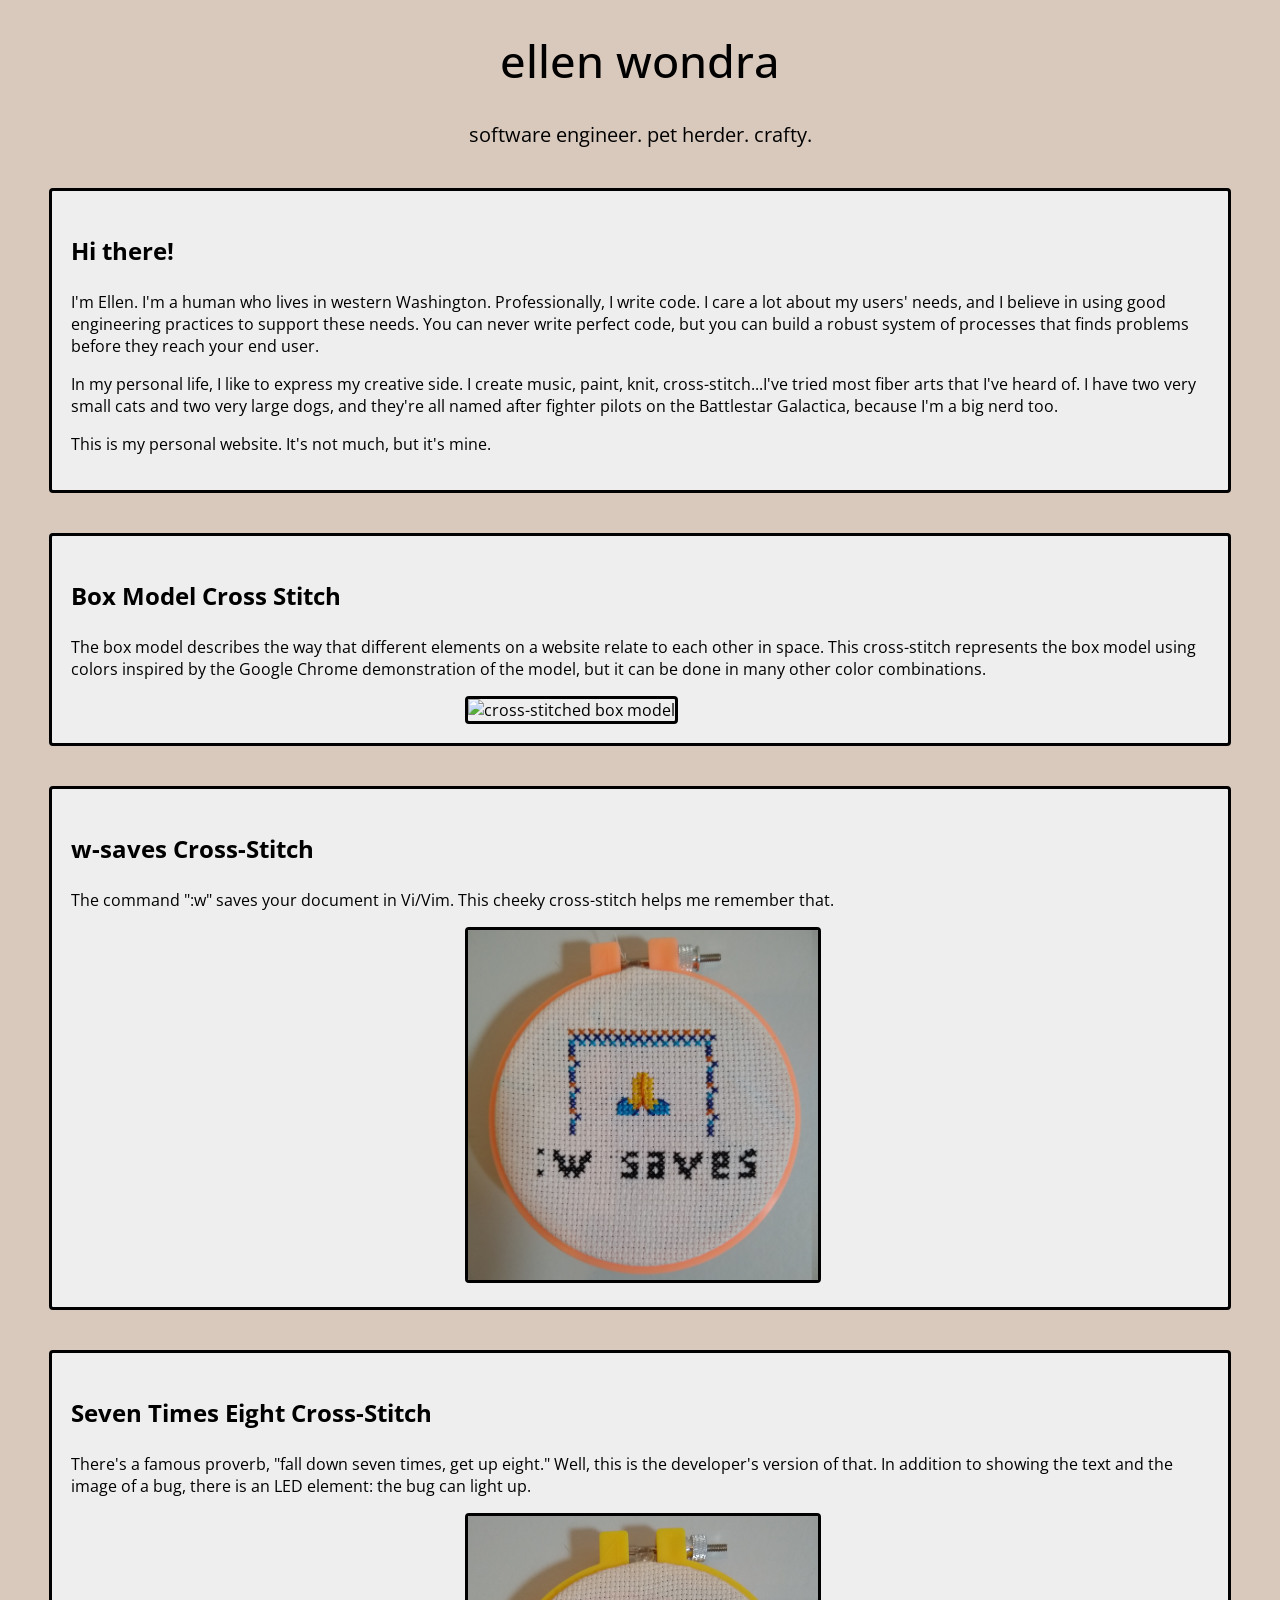
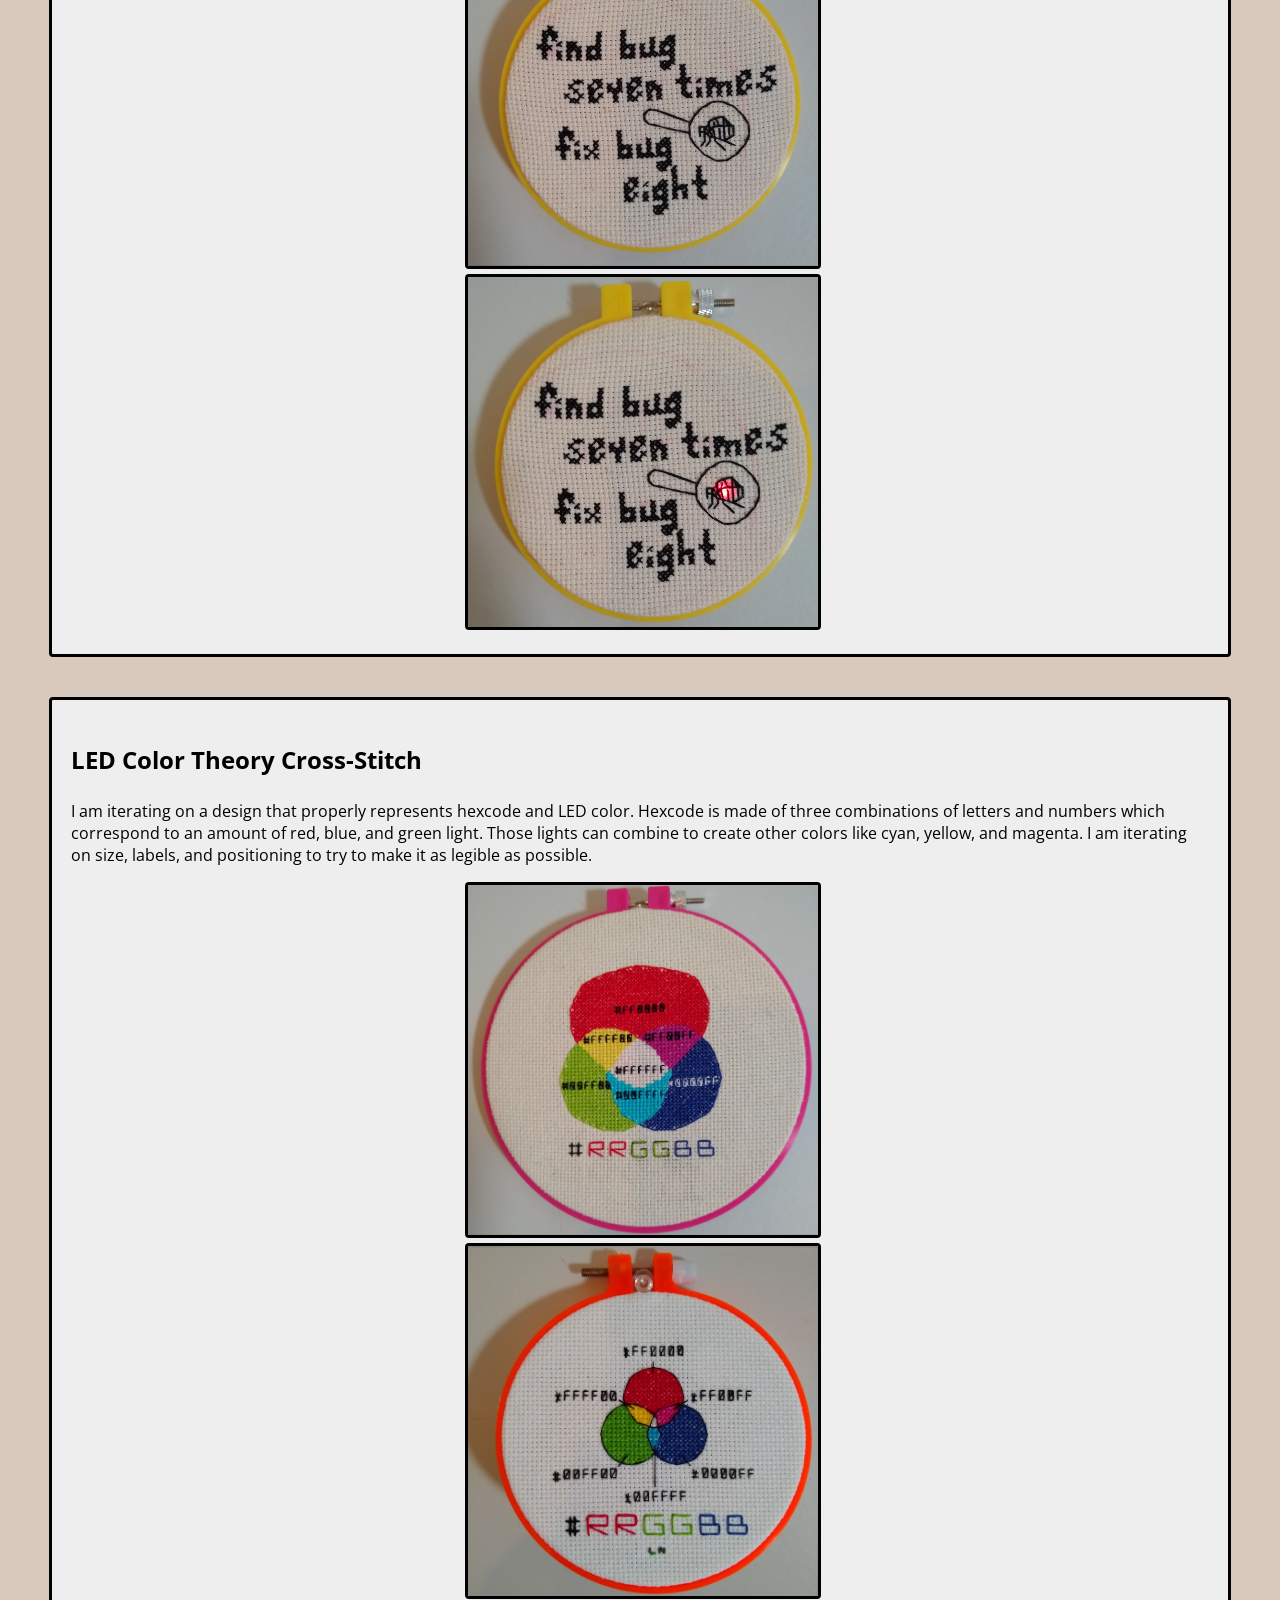
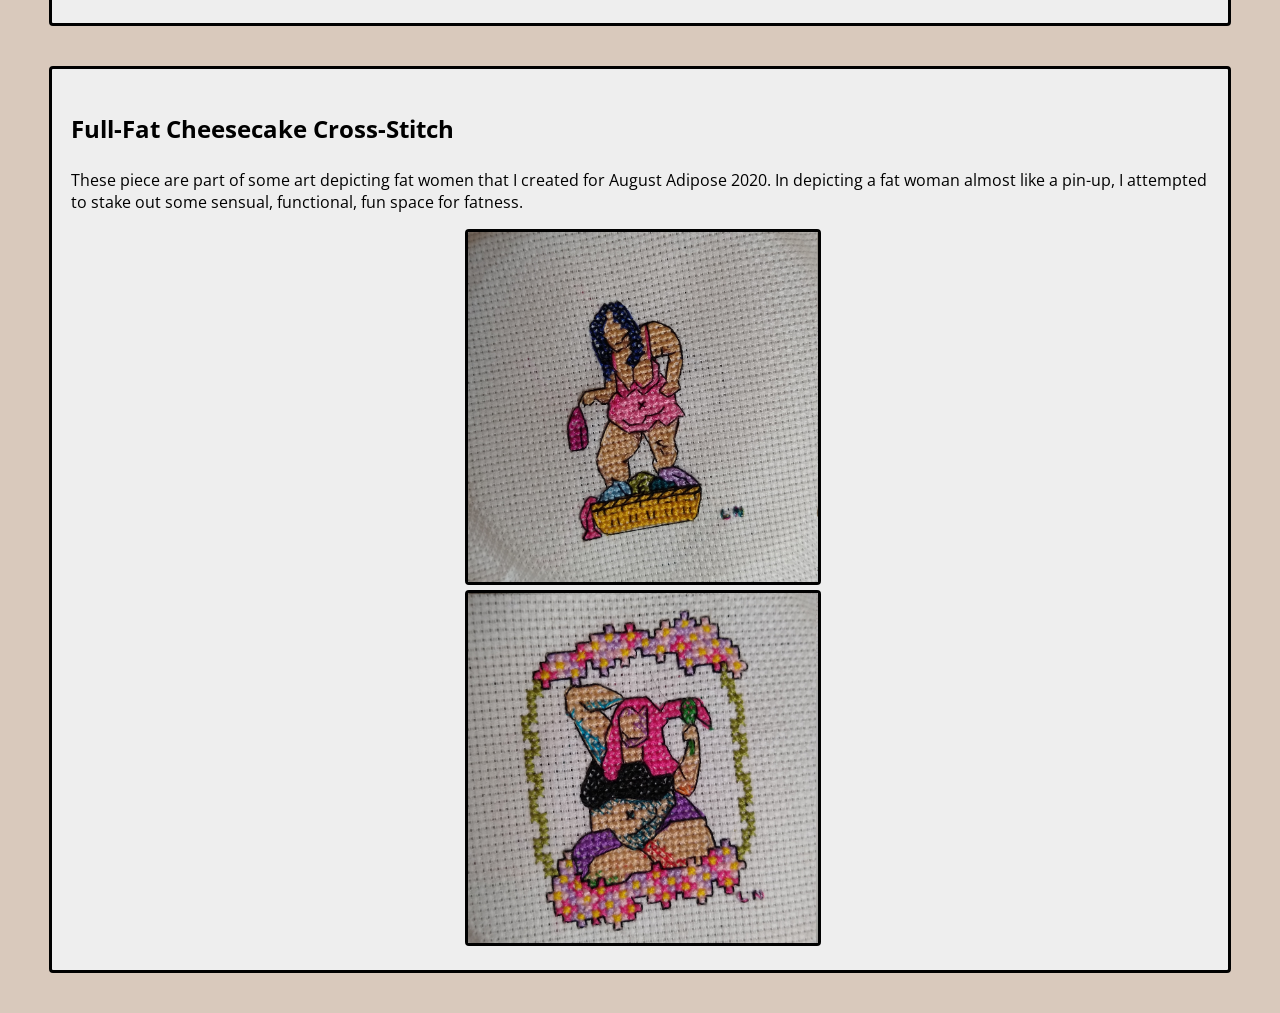
==== home.html @ d8ce5428 "heroku attempt no 2" ====
<!DOCTYPE html>
<html>
  <head>
    <title>Ellen Wondra</title>
    <meta name="HandheldFriendly" content="true" />
    <meta name="MobileOptimized" content="320" />
    <meta name="viewport" content="initial-scale=1.0, maximum-scale=1.0, width=device-width, user-scalable=no" />
    <link rel="preconnect" href="https://fonts.gstatic.com">
    <link href="https://fonts.googleapis.com/css2?family=Open+Sans:wght@400;700&display=swap" rel="stylesheet">
    <link rel="stylesheet" href="index.css">
    <link rel="icon" type="image/png" href="public/favicon.ico"/>
  </head>

  <body>
    <h1>ellen wondra</h1>
    <h2 id="subtitle">software engineer. pet herder. crafty.</h2>

    <div class="intro blurb">
      <h5>Hi there!</h5>
      <p>I'm Ellen. I'm a human who lives in western Washington. Professionally, I write code. I care a lot about my users' needs, and I believe in using good engineering practices to support these needs. You can never write perfect code, but you can build a robust system of processes that finds problems before they reach your end user.</p>

      <p>In my personal life, I like to express my creative side. I create music, paint, knit, cross-stitch...I've tried most fiber arts that I've heard of. I have two very small cats and two very large dogs, and they're all named after fighter pilots on the Battlestar Galactica, because I'm a big nerd too.</p>

      <p>This is my personal website. It's not much, but it's mine.</p>
    </div>

    <div class="blurb">
      <h5>Box Model Cross Stitch</h5>
      <p>The box model describes the way that different elements on a website relate to each other in space. This cross-stitch represents the box model using colors inspired by the Google Chrome demonstration of the model, but it can be done in many other color combinations.</p>
      <div class="img-wrapper">
        <img class="display-img" alt="cross-stitched box model" src="public/box_model_stitch.png"/>
      </div>
    </div>

    <div class="blurb">
      <h5>w-saves Cross-Stitch</h5>
      <p>The command ":w" saves your document in Vi/Vim. This cheeky cross-stitch helps me remember that.</p>
      <div class="img-wrapper">
        <img class="display-img" alt="cross-stitch of praying hands emoji with the phrase 'w saves'" src="public/w_saves_stitch.jpg"/>
      </div>
    </div>

    <div class="blurb">
      <h5>Seven Times Eight Cross-Stitch</h5>
      <p>There's a famous proverb, "fall down seven times, get up eight." Well, this is the developer's version of that. In addition to showing the text and the image of a bug, there is an LED element: the bug can light up.</p>
      <div class="img-wrapper">
        <img class="display-img" alt="cross-stitch of a flea in a magnifying glass that says 'find bug seven times, fix bug eight'" src="public/dead_bug_stitch.jpg"/>
      </div>
      <div class="img-wrapper">
        <img class="display-img" alt="cross-stitch of a flea in a magnifying glass lit up with a red LED. it says 'find bug seven times, fix but eight'" src="public/lit_bug_stitch.jpg"/>
      </div>
    </div>

    <div class="blurb">
      <h5>LED Color Theory Cross-Stitch</h5>
      <p>I am iterating on a design that properly represents hexcode and LED color. Hexcode is made of three combinations of letters and numbers which correspond to an amount of red, blue, and green light. Those lights can combine to create other colors like cyan, yellow, and magenta. I am iterating on size, labels, and positioning to try to make it as legible as possible.</p>
      <div class="img-wrapper">
        <img class="display-img" alt="cross-stitch of a diagram of additive colors. The colors are labeled with hexacode values." src="public/first_led_stitch.jpg"/>
      </div>
      <div class="img-wrapper">
        <img class="display-img" alt="cross-stitch of a diagram of additive colors. the colors are labeled with hexacode values." src="public/second_led_stitch.jpg"/>
      </div>
    </div>

    <div class="blurb">
      <h5>Full-Fat Cheesecake Cross-Stitch</h5>
      <p>These piece are part of some art depicting fat women that I created for August Adipose 2020. In depicting a fat woman almost like a pin-up, I attempted to stake out some sensual, functional, fun space for fatness.</p>
      <div class="img-wrapper">
        <img class="display-img" alt="cross-stitch of a fat woman with blue hair in lingerie. She is bent over pulling laundry out of a hamper." src="public/laundry_stitch.jpg"/>
      </div>
      <div class="img-wrapper">
        <img class="display-img" alt="cross-stitch of a fat woman with pink hair in a bra and shorts brushing her hair and framed by flowers" src="public/hairbrush_stitch.jpg"/>
      </div>
    </div>
  </body>
</html>
---- index.css ----
body {
  background-color: #D9C9BC;
  text-align: center;
  font-family: 'Open Sans', sans-serif;
}

h1 {
  font-weight: 500;
  font-size: 45px;
}

h2 {
  font-weight: normal;
  font-size: 20px;
  margin-bottom: 40px;
}

h5 {
  font-weight: bold;
  font-size: 24px;
  margin: 24px 0px;
}

.blurb {
  width: 90%;
  margin: auto;
  text-align: left;
  background-color: #eee;
  border: 3px solid black;
  border-radius: 4px;
  padding: 19px;
  margin-bottom: 40px;
}

.img-wrapper {
  width: 350px;
  margin: auto;
}

.display-img {
  width: 350px;
  height: 350px;
  border: 3px solid black;
  border-radius: 4px;
}
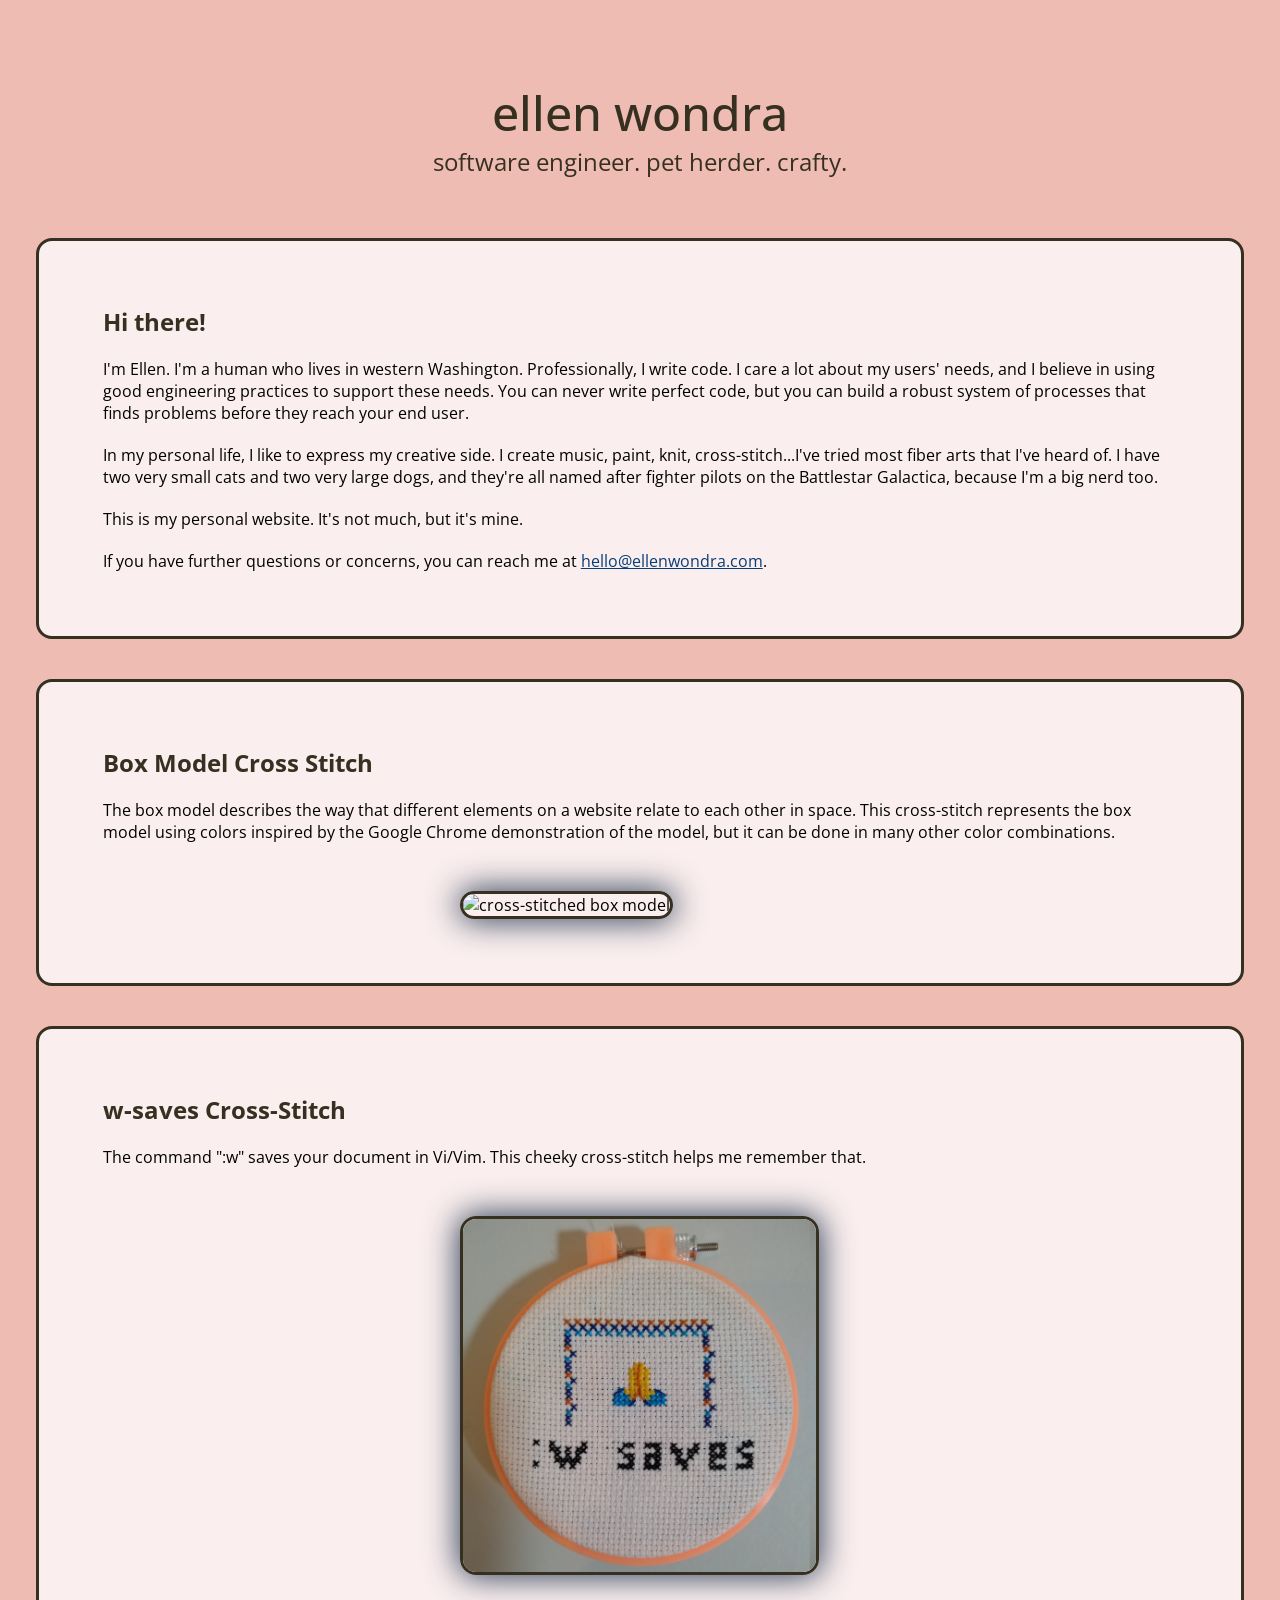
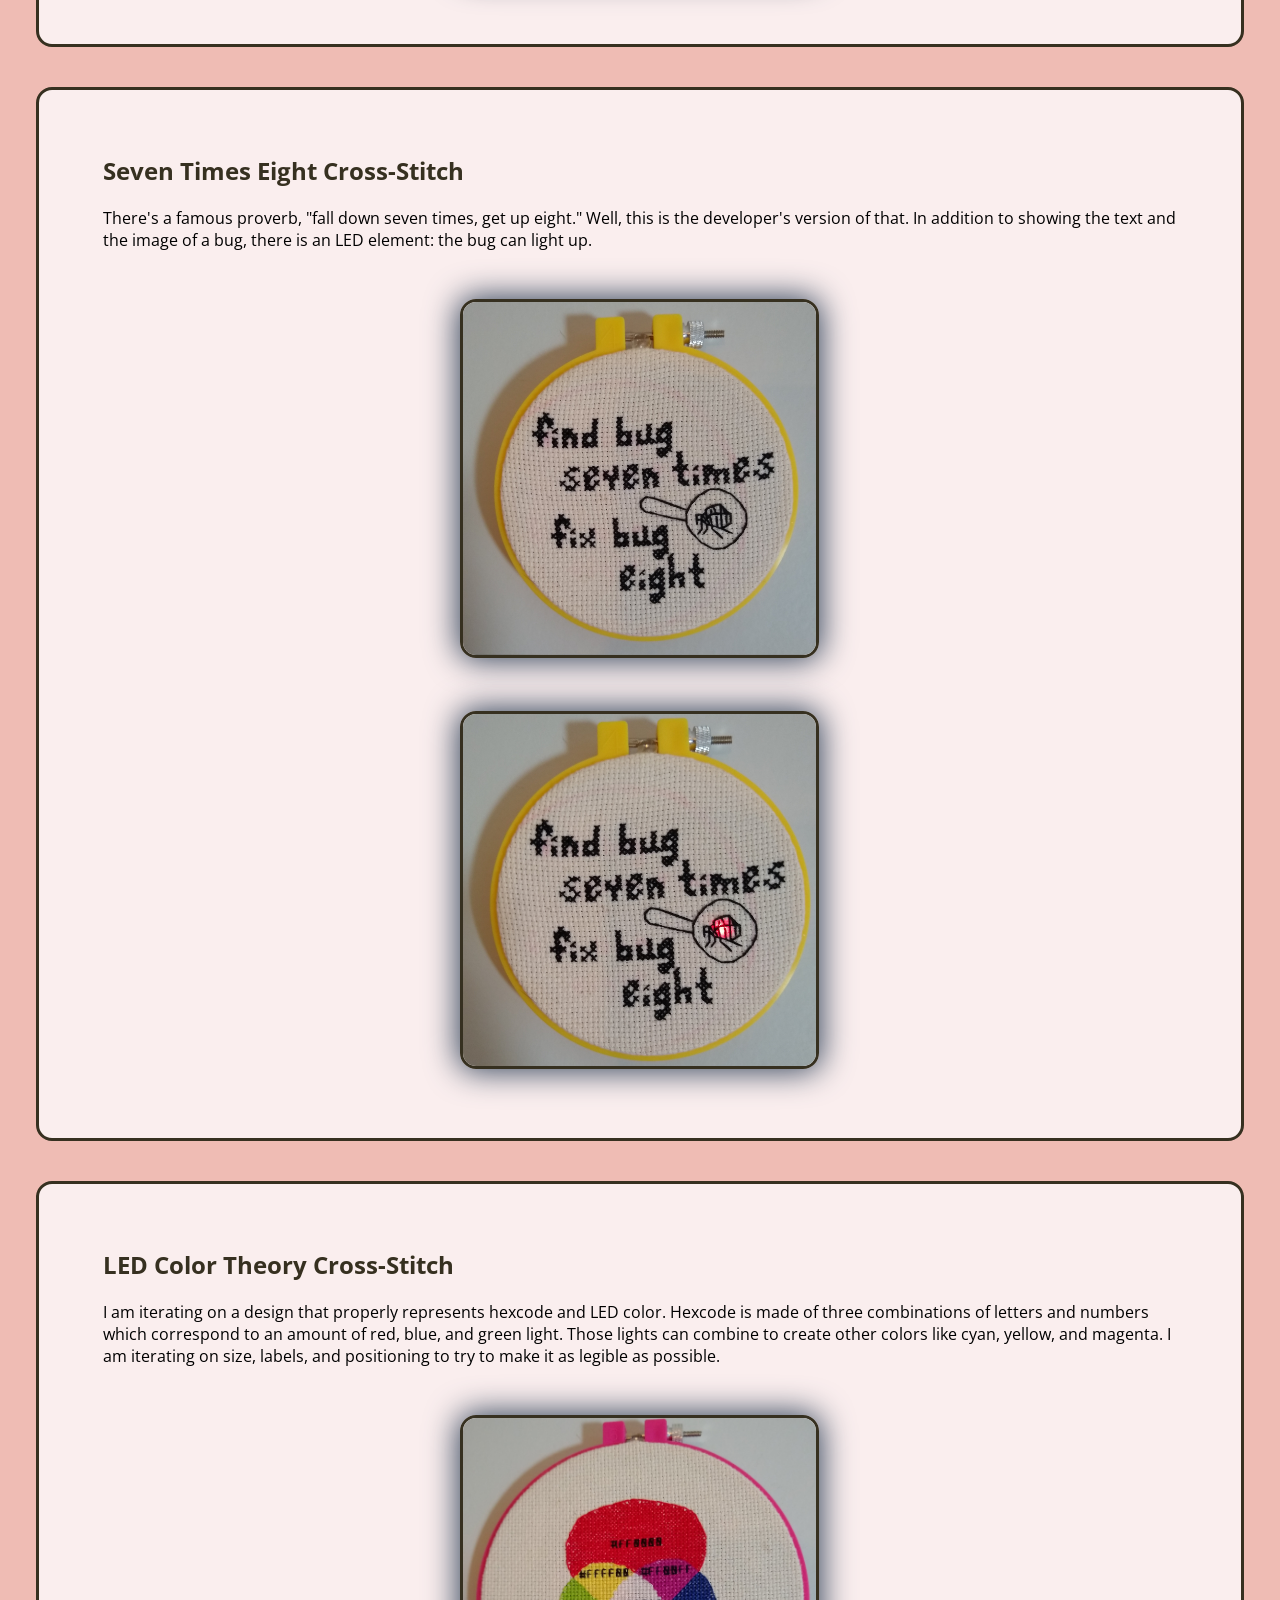
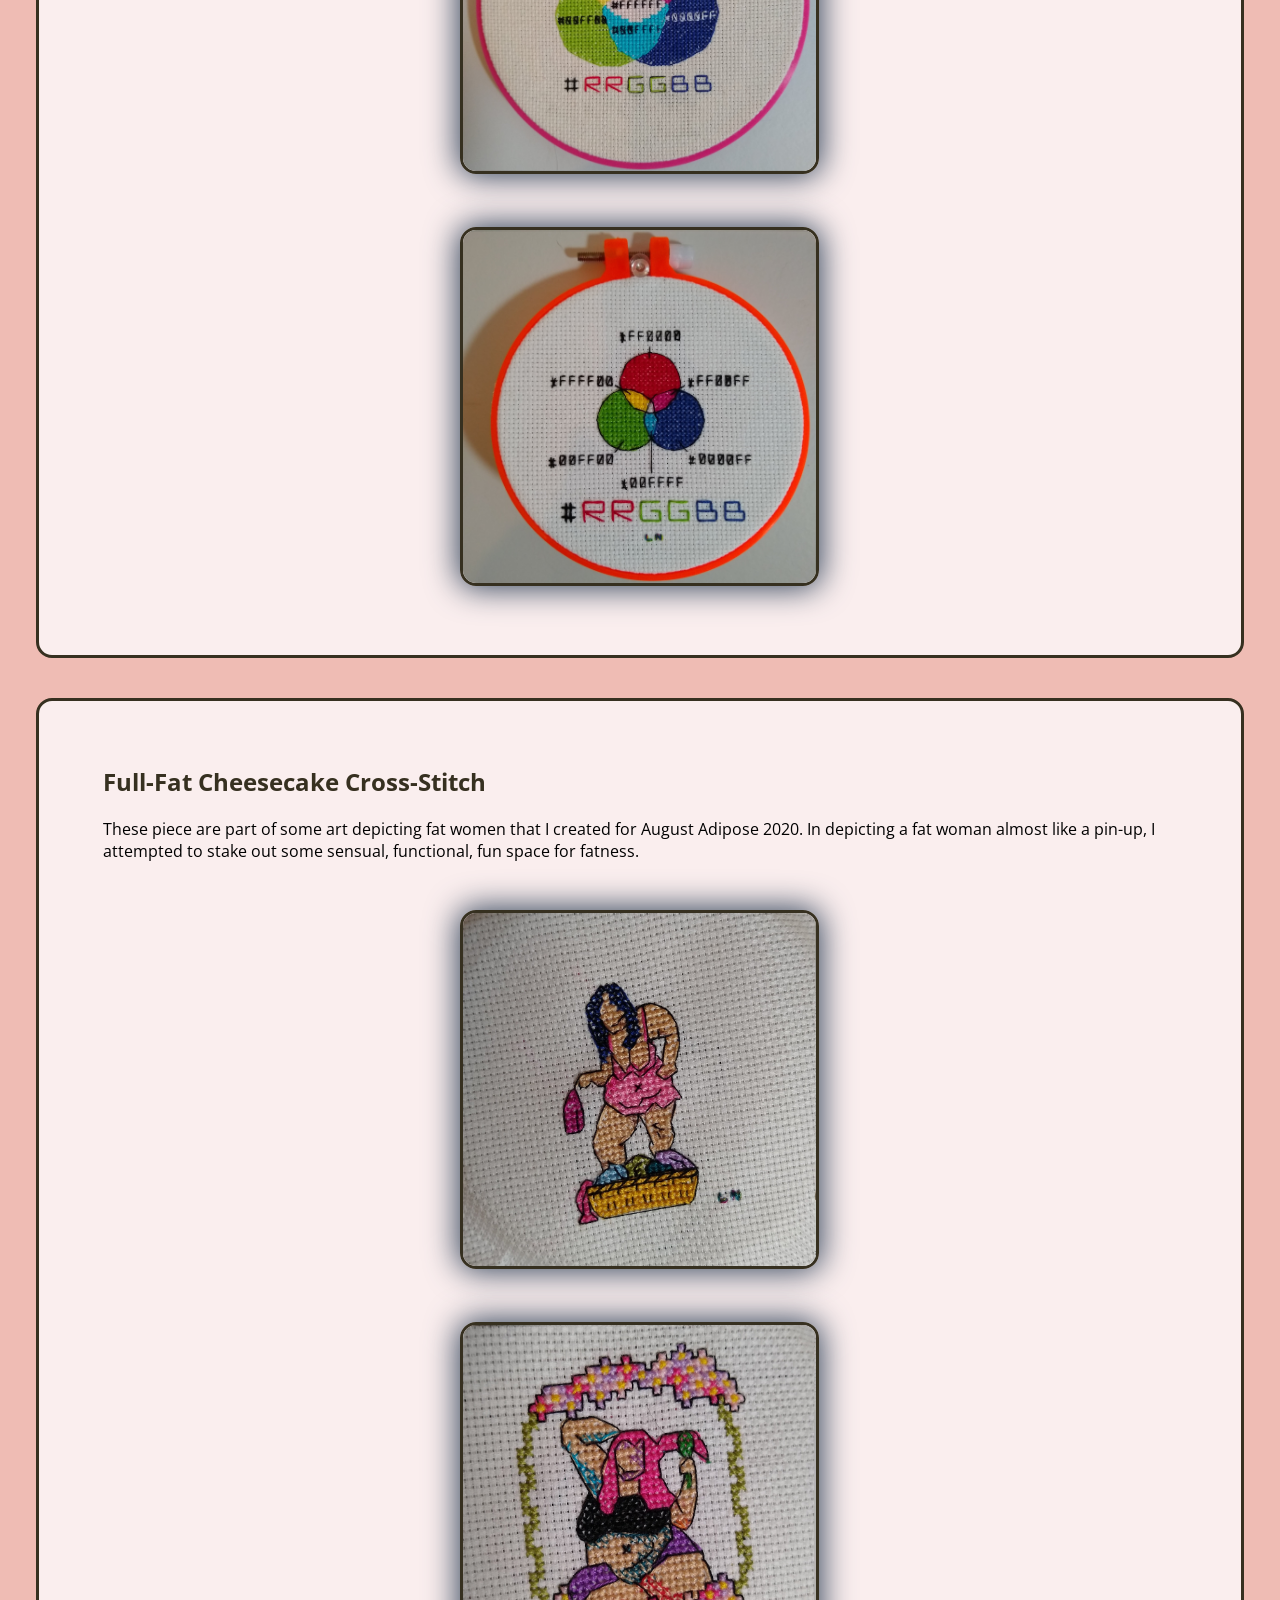
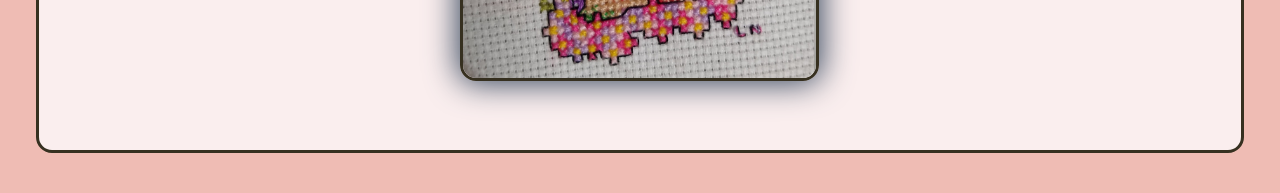
==== commit be41a662: "v2" ====
--- a/home.html
+++ b/home.html
@@ -11,36 +11,40 @@
     <link rel="icon" type="image/png" href="public/favicon.ico"/>
   </head>
 
-  <body>
-    <h1>ellen wondra</h1>
-    <h2 id="subtitle">software engineer. pet herder. crafty.</h2>
+  <main>
+    <header>
+      <h1>ellen wondra</h1>
+      <h2 id="subtitle">software engineer. pet herder. crafty.</h2>
+    </header>
 
-    <div class="intro blurb">
+    <section class="intro blurb">
       <h5>Hi there!</h5>
       <p>I'm Ellen. I'm a human who lives in western Washington. Professionally, I write code. I care a lot about my users' needs, and I believe in using good engineering practices to support these needs. You can never write perfect code, but you can build a robust system of processes that finds problems before they reach your end user.</p>
 
       <p>In my personal life, I like to express my creative side. I create music, paint, knit, cross-stitch...I've tried most fiber arts that I've heard of. I have two very small cats and two very large dogs, and they're all named after fighter pilots on the Battlestar Galactica, because I'm a big nerd too.</p>
 
       <p>This is my personal website. It's not much, but it's mine.</p>
-    </div>
 
-    <div class="blurb">
+      <p>If you have further questions or concerns, you can reach me at <a href="mailto:hello@ellenwondra.com">hello@ellenwondra.com</a>.</p>
+    </section>
+
+    <section class="blurb">
       <h5>Box Model Cross Stitch</h5>
       <p>The box model describes the way that different elements on a website relate to each other in space. This cross-stitch represents the box model using colors inspired by the Google Chrome demonstration of the model, but it can be done in many other color combinations.</p>
       <div class="img-wrapper">
         <img class="display-img" alt="cross-stitched box model" src="public/box_model_stitch.png"/>
       </div>
-    </div>
+    </section>
 
-    <div class="blurb">
+    <section class="blurb">
       <h5>w-saves Cross-Stitch</h5>
       <p>The command ":w" saves your document in Vi/Vim. This cheeky cross-stitch helps me remember that.</p>
       <div class="img-wrapper">
         <img class="display-img" alt="cross-stitch of praying hands emoji with the phrase 'w saves'" src="public/w_saves_stitch.jpg"/>
       </div>
-    </div>
+    </section>
 
-    <div class="blurb">
+    <section class="blurb">
       <h5>Seven Times Eight Cross-Stitch</h5>
       <p>There's a famous proverb, "fall down seven times, get up eight." Well, this is the developer's version of that. In addition to showing the text and the image of a bug, there is an LED element: the bug can light up.</p>
       <div class="img-wrapper">
@@ -49,9 +53,9 @@
       <div class="img-wrapper">
         <img class="display-img" alt="cross-stitch of a flea in a magnifying glass lit up with a red LED. it says 'find bug seven times, fix but eight'" src="public/lit_bug_stitch.jpg"/>
       </div>
-    </div>
+    </section>
 
-    <div class="blurb">
+    <section class="blurb">
       <h5>LED Color Theory Cross-Stitch</h5>
       <p>I am iterating on a design that properly represents hexcode and LED color. Hexcode is made of three combinations of letters and numbers which correspond to an amount of red, blue, and green light. Those lights can combine to create other colors like cyan, yellow, and magenta. I am iterating on size, labels, and positioning to try to make it as legible as possible.</p>
       <div class="img-wrapper">
@@ -60,9 +64,9 @@
       <div class="img-wrapper">
         <img class="display-img" alt="cross-stitch of a diagram of additive colors. the colors are labeled with hexacode values." src="public/second_led_stitch.jpg"/>
       </div>
-    </div>
+    </section>
 
-    <div class="blurb">
+    <section class="blurb">
       <h5>Full-Fat Cheesecake Cross-Stitch</h5>
       <p>These piece are part of some art depicting fat women that I created for August Adipose 2020. In depicting a fat woman almost like a pin-up, I attempted to stake out some sensual, functional, fun space for fatness.</p>
       <div class="img-wrapper">
@@ -71,6 +75,6 @@
       <div class="img-wrapper">
         <img class="display-img" alt="cross-stitch of a fat woman with pink hair in a bra and shorts brushing her hair and framed by flowers" src="public/hairbrush_stitch.jpg"/>
       </div>
-    </div>
-  </body>
+    </section>
+  </main>
 </html>
--- a/index.css
+++ b/index.css
@@ -1,45 +1,71 @@
 body {
-  background-color: #D9C9BC;
+  background-color: #efbcb4;
   text-align: center;
   font-family: 'Open Sans', sans-serif;
 }
 
+header {
+  margin-top: 80px;
+  margin-bottom: 60px;
+}
+
 h1 {
   font-weight: 500;
-  font-size: 45px;
+  font-size: 3em;
+  color: #363020;
+  margin-bottom: 0px;
+  margin-top: 0px;
 }
 
 h2 {
   font-weight: normal;
-  font-size: 20px;
-  margin-bottom: 40px;
+  font-size: 1.5em;
+  margin-bottom: 0px;
+  margin-top: 0px;
+  color: #363020;
 }
 
 h5 {
   font-weight: bold;
   font-size: 24px;
-  margin: 24px 0px;
+  margin: 0px;
+  color: #363020;
 }
 
 .blurb {
-  width: 90%;
+  width: 85%;
   margin: auto;
   text-align: left;
-  background-color: #eee;
-  border: 3px solid black;
-  border-radius: 4px;
-  padding: 19px;
+  background-color: #faeeee;
+  border: 3px solid #363020;
+  border-radius: 16px;
+  padding: 64px;
   margin-bottom: 40px;
 }
 
+p {
+  margin-bottom: 0px;
+  margin-top: 20px;
+}
+
+a {
+  color: #083D77;
+}
+
+a:hover {
+  color: #23022E;
+}
+
 .img-wrapper {
-  width: 350px;
+  max-width: 360px;
   margin: auto;
+  margin-top: 48px;
 }
 
 .display-img {
-  width: 350px;
-  height: 350px;
-  border: 3px solid black;
-  border-radius: 4px;
+  max-width: 98%;
+  max-height: 360px;
+  border: 3px solid #363020;
+  border-radius: 16px;
+  box-shadow: 0px 0px 32px 2px #2e4057;
 }
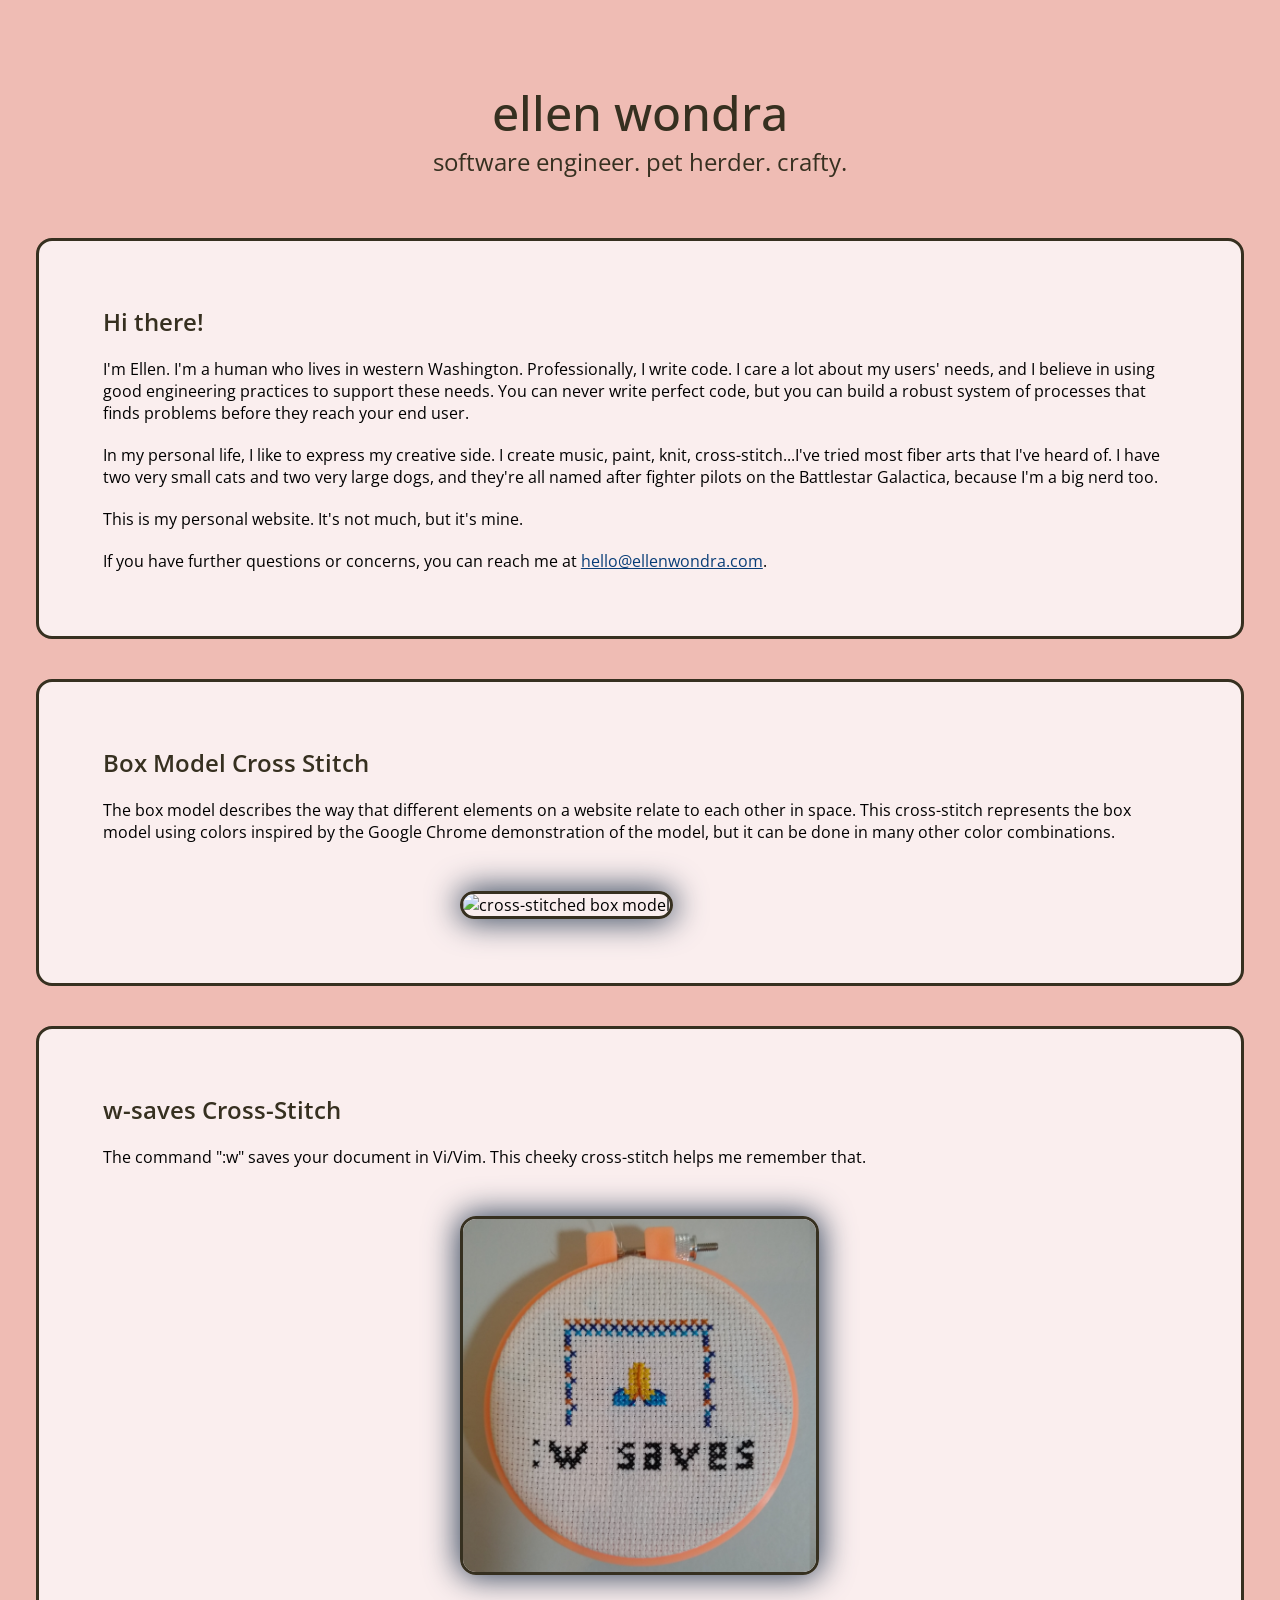
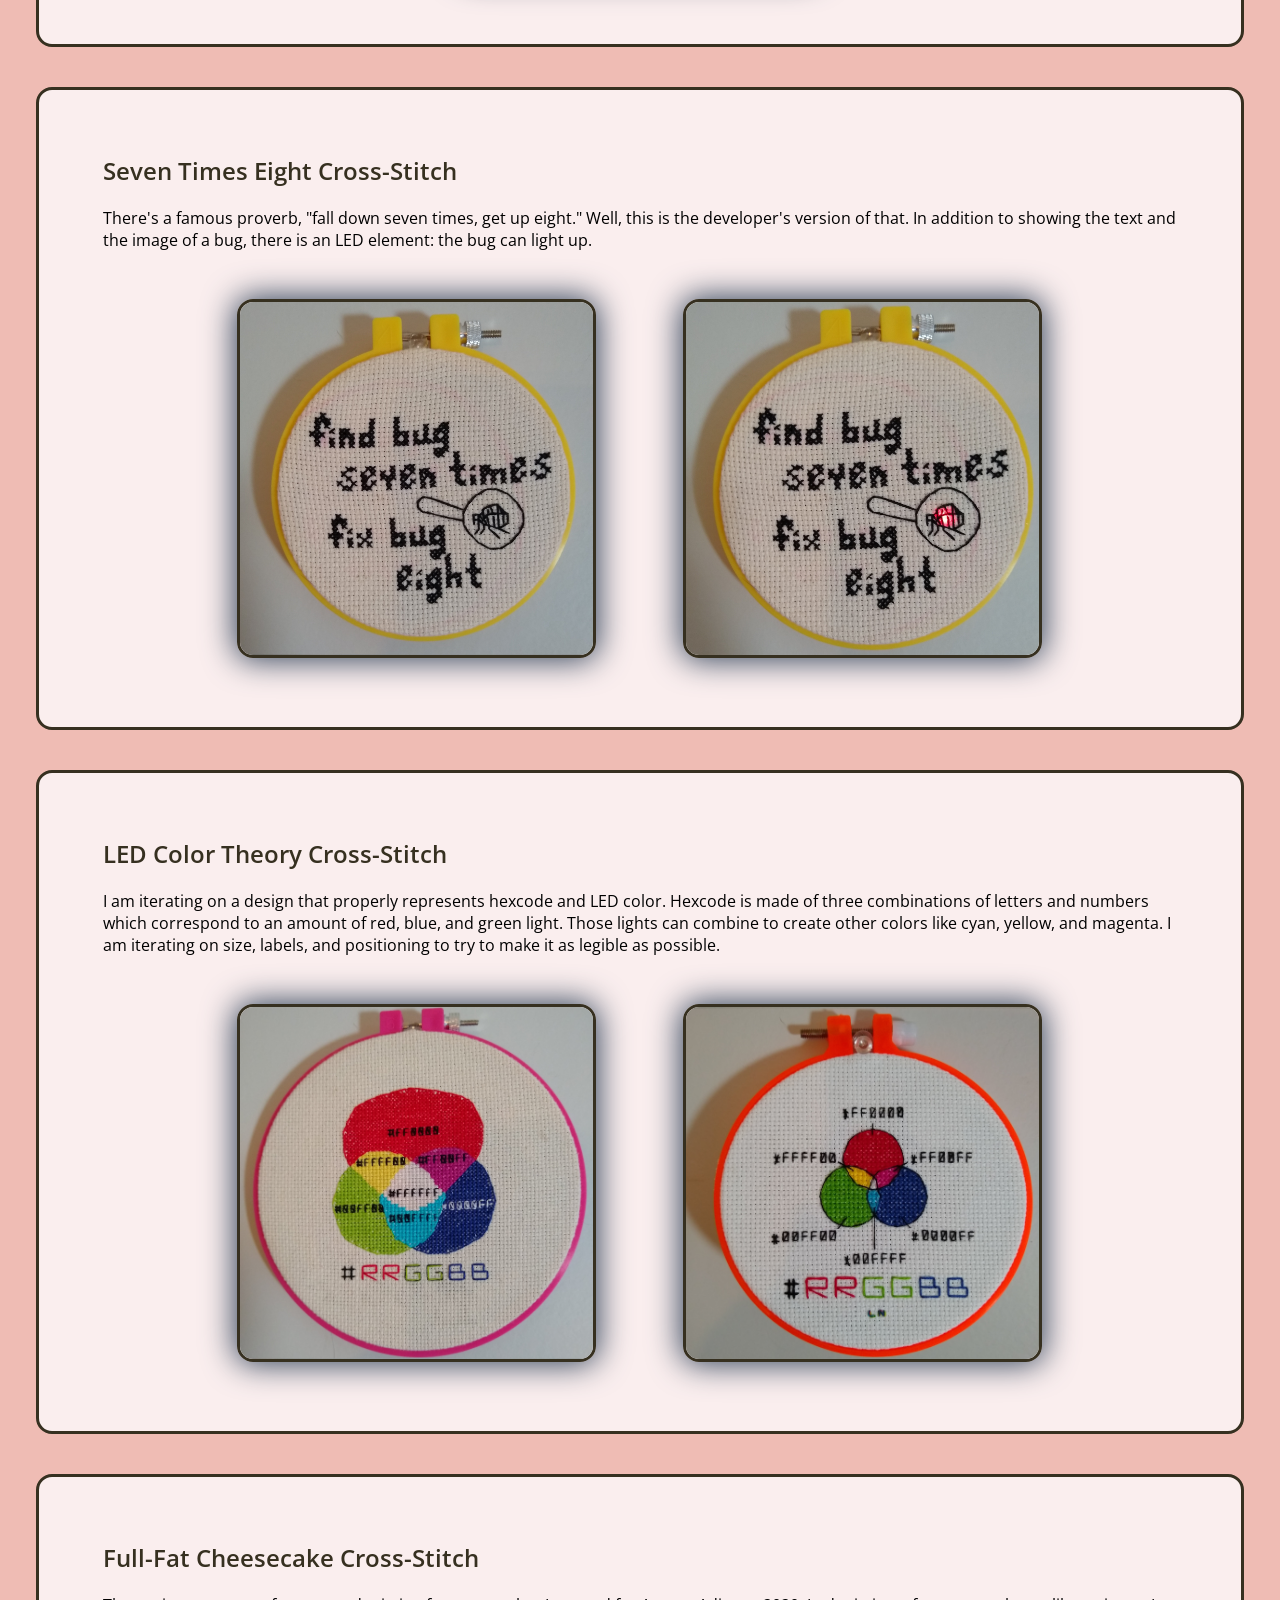
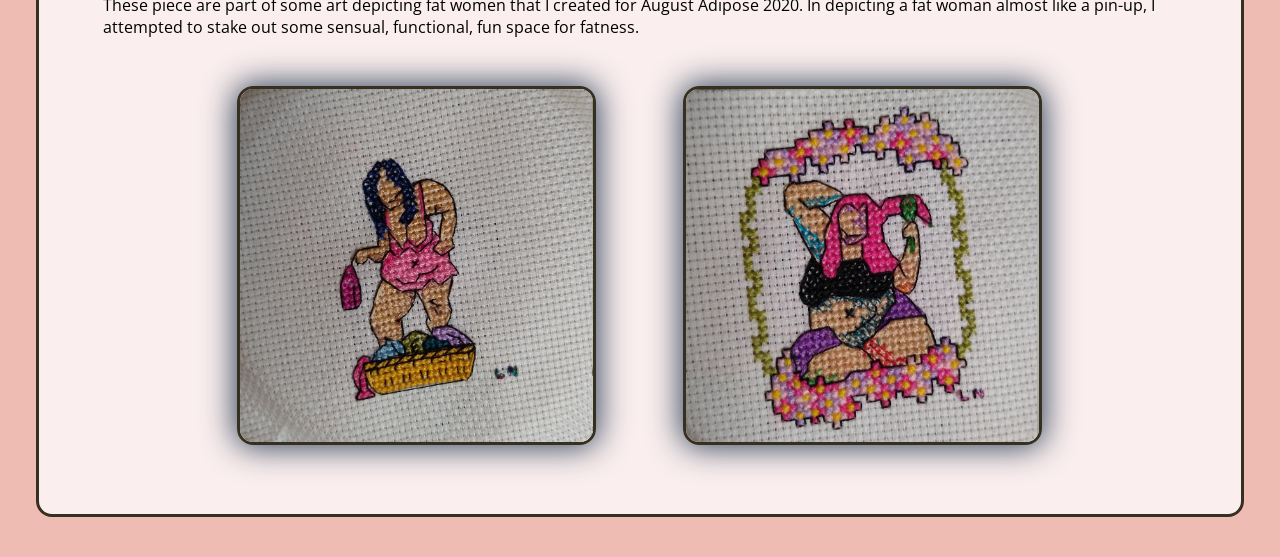
==== commit 882db4bf: "adds responsive behavior" ====
--- a/home.html
+++ b/home.html
@@ -6,7 +6,7 @@
     <meta name="MobileOptimized" content="320" />
     <meta name="viewport" content="initial-scale=1.0, maximum-scale=1.0, width=device-width, user-scalable=no" />
     <link rel="preconnect" href="https://fonts.gstatic.com">
-    <link href="https://fonts.googleapis.com/css2?family=Open+Sans:wght@400;700&display=swap" rel="stylesheet">
+    <link href="https://fonts.googleapis.com/css2?family=Open+Sans:wght@400;500;600;700&display=swap" rel="stylesheet">
     <link rel="stylesheet" href="index.css">
     <link rel="icon" type="image/png" href="public/favicon.ico"/>
   </head>
@@ -47,33 +47,42 @@
     <section class="blurb">
       <h5>Seven Times Eight Cross-Stitch</h5>
       <p>There's a famous proverb, "fall down seven times, get up eight." Well, this is the developer's version of that. In addition to showing the text and the image of a bug, there is an LED element: the bug can light up.</p>
-      <div class="img-wrapper">
-        <img class="display-img" alt="cross-stitch of a flea in a magnifying glass that says 'find bug seven times, fix bug eight'" src="public/dead_bug_stitch.jpg"/>
-      </div>
-      <div class="img-wrapper">
-        <img class="display-img" alt="cross-stitch of a flea in a magnifying glass lit up with a red LED. it says 'find bug seven times, fix but eight'" src="public/lit_bug_stitch.jpg"/>
-      </div>
+
+      <div class="row">
+        <span class="img-wrapper inline">
+          <img class="display-img" alt="cross-stitch of a flea in a magnifying glass that says 'find bug seven times, fix bug eight'" src="public/dead_bug_stitch.jpg"/>
+        </span>
+        <span class="img-wrapper inline right">
+          <img class="display-img" alt="cross-stitch of a flea in a magnifying glass lit up with a red LED. it says 'find bug seven times, fix but eight'" src="public/lit_bug_stitch.jpg"/>
+        </span>
+      </row>
     </section>
 
     <section class="blurb">
       <h5>LED Color Theory Cross-Stitch</h5>
       <p>I am iterating on a design that properly represents hexcode and LED color. Hexcode is made of three combinations of letters and numbers which correspond to an amount of red, blue, and green light. Those lights can combine to create other colors like cyan, yellow, and magenta. I am iterating on size, labels, and positioning to try to make it as legible as possible.</p>
-      <div class="img-wrapper">
-        <img class="display-img" alt="cross-stitch of a diagram of additive colors. The colors are labeled with hexacode values." src="public/first_led_stitch.jpg"/>
-      </div>
-      <div class="img-wrapper">
-        <img class="display-img" alt="cross-stitch of a diagram of additive colors. the colors are labeled with hexacode values." src="public/second_led_stitch.jpg"/>
+
+      <div class="row">
+        <span class="img-wrapper inline">
+          <img class="display-img" alt="cross-stitch of a diagram of additive colors. The colors are labeled with hexacode values." src="public/first_led_stitch.jpg"/>
+        </span>
+        <span class="img-wrapper inline right">
+          <img class="display-img" alt="cross-stitch of a diagram of additive colors. the colors are labeled with hexacode values." src="public/second_led_stitch.jpg"/>
+        </span>
       </div>
     </section>
 
     <section class="blurb">
       <h5>Full-Fat Cheesecake Cross-Stitch</h5>
       <p>These piece are part of some art depicting fat women that I created for August Adipose 2020. In depicting a fat woman almost like a pin-up, I attempted to stake out some sensual, functional, fun space for fatness.</p>
-      <div class="img-wrapper">
-        <img class="display-img" alt="cross-stitch of a fat woman with blue hair in lingerie. She is bent over pulling laundry out of a hamper." src="public/laundry_stitch.jpg"/>
-      </div>
-      <div class="img-wrapper">
-        <img class="display-img" alt="cross-stitch of a fat woman with pink hair in a bra and shorts brushing her hair and framed by flowers" src="public/hairbrush_stitch.jpg"/>
+
+      <div class="row">
+        <span class="img-wrapper inline">
+          <img class="display-img" alt="cross-stitch of a fat woman with blue hair in lingerie. She is bent over pulling laundry out of a hamper." src="public/laundry_stitch.jpg"/>
+        </span>
+        <span class="img-wrapper inline right">
+          <img class="display-img" alt="cross-stitch of a fat woman with pink hair in a bra and shorts brushing her hair and framed by flowers" src="public/hairbrush_stitch.jpg"/>
+        </span>
       </div>
     </section>
   </main>
--- a/index.css
+++ b/index.css
@@ -26,14 +26,14 @@
 }
 
 h5 {
-  font-weight: bold;
+  font-weight: 600;
   font-size: 24px;
   margin: 0px;
   color: #363020;
 }
 
 .blurb {
-  width: 85%;
+  max-width: 85%;
   margin: auto;
   text-align: left;
   background-color: #faeeee;
@@ -68,4 +68,35 @@
   border: 3px solid #363020;
   border-radius: 16px;
   box-shadow: 0px 0px 32px 2px #2e4057;
+}
+
+.row {
+  width: 75%;
+  max-width: 850px;
+  margin: auto;
+}
+
+.inline {
+  display: inline-block;
+}
+
+.right {
+  float: right;
+}
+
+@media only screen and (max-width: 768px) {
+  header {
+    margin-top: 75px;
+    margin-bottom: 56px;
+  }
+
+  h2 {
+    max-width: 68%;
+    margin: auto;
+  }
+
+  .blurb {
+    padding: 32px;
+    max-width: 74%;
+  }
 }
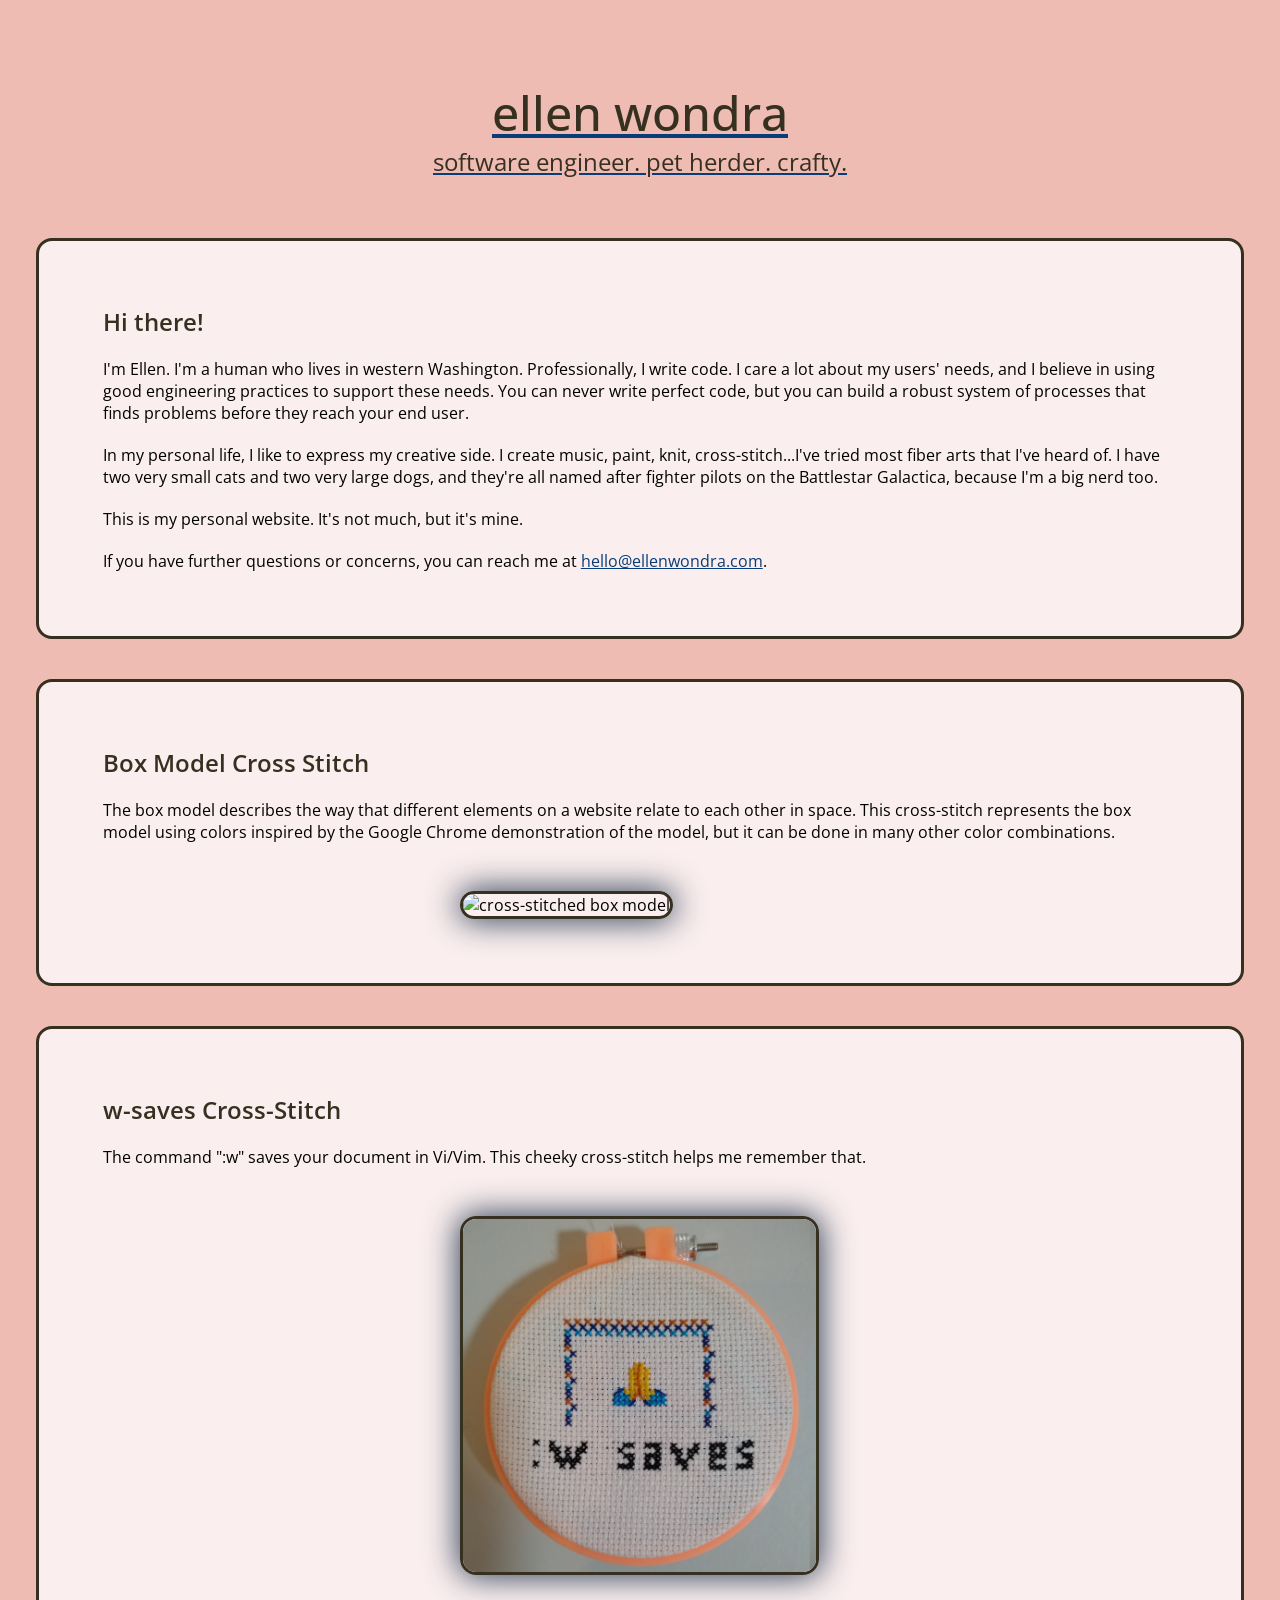
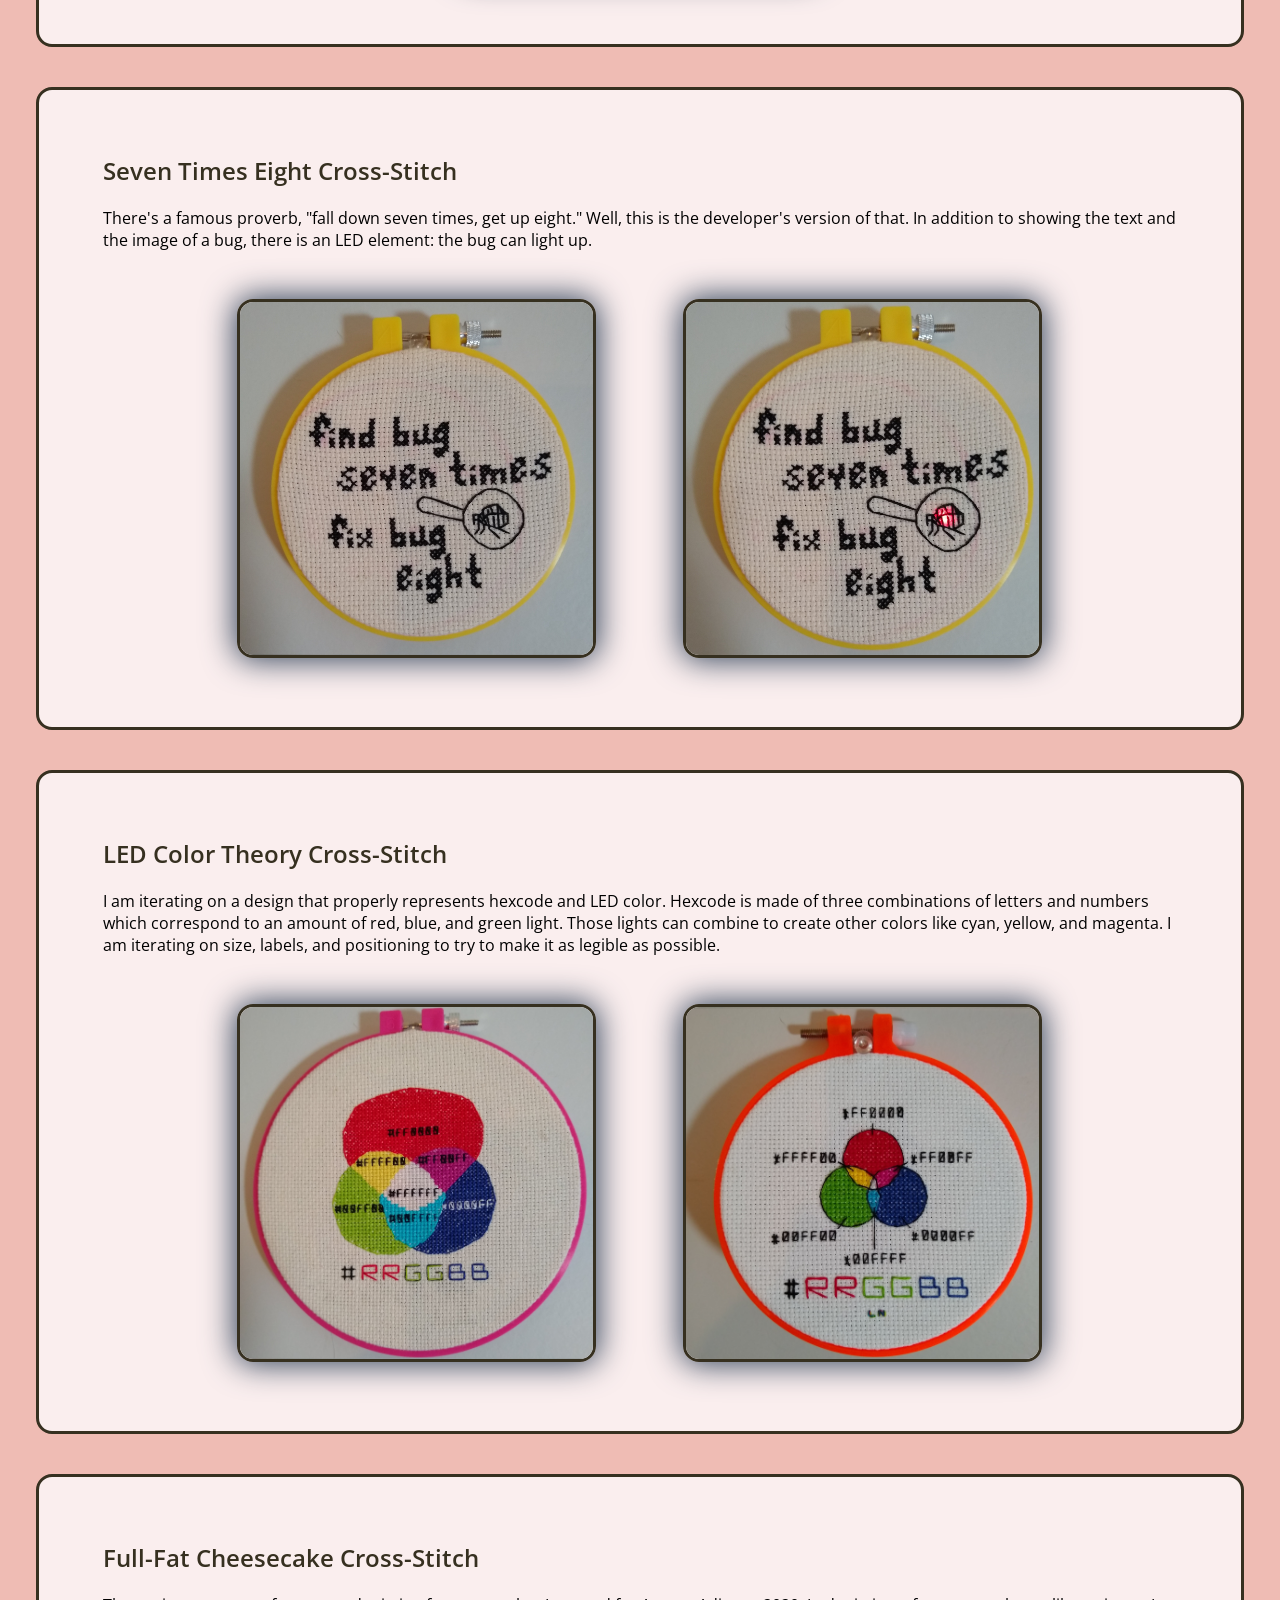
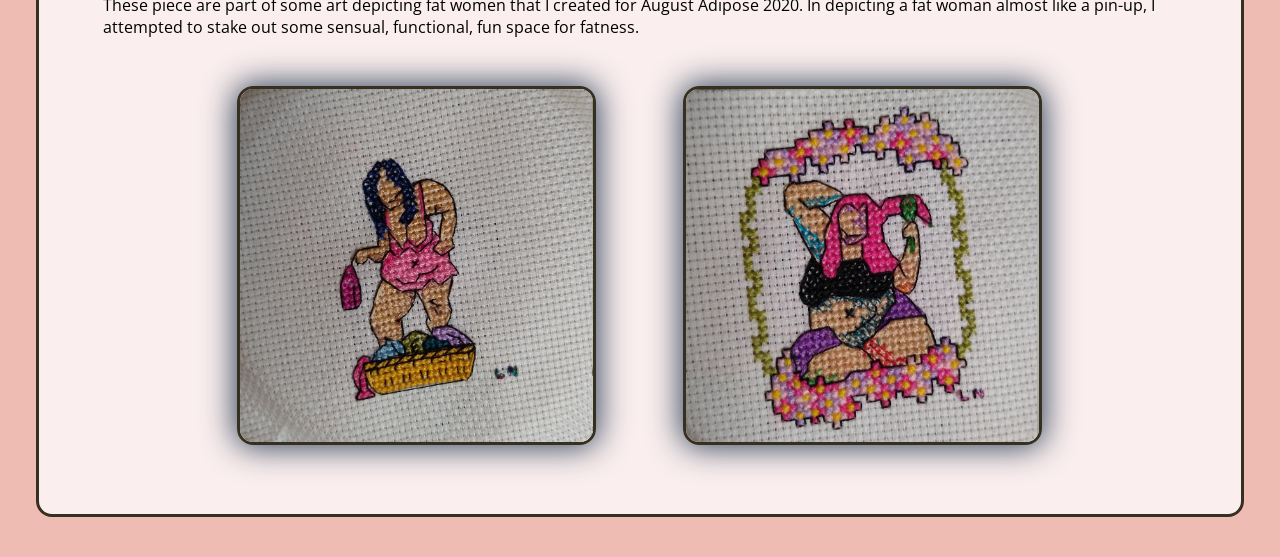
==== commit 9378023b: "updates, adds qr, etc" ====
--- a/home.html
+++ b/home.html
@@ -13,8 +13,10 @@
 
   <main>
     <header>
-      <h1>ellen wondra</h1>
-      <h2 id="subtitle">software engineer. pet herder. crafty.</h2>
+      <a href="home.html" aria-label="Home">
+        <h1>ellen wondra</h1>
+        <h2 id="subtitle">software engineer. pet herder. crafty.</h2>
+      </a>
     </header>
 
     <section class="intro blurb">
--- a/index.css
+++ b/index.css
@@ -85,9 +85,17 @@
 }
 
 @media only screen and (max-width: 768px) {
+  main {
+    min-height: 5350px;
+  }
+
   header {
     margin-top: 75px;
     margin-bottom: 56px;
+  }
+
+  header a {
+    text-decoration: none;
   }
 
   h2 {
@@ -99,4 +107,8 @@
     padding: 32px;
     max-width: 74%;
   }
+
+  .row {
+    min-height: 520px;
+  }
 }
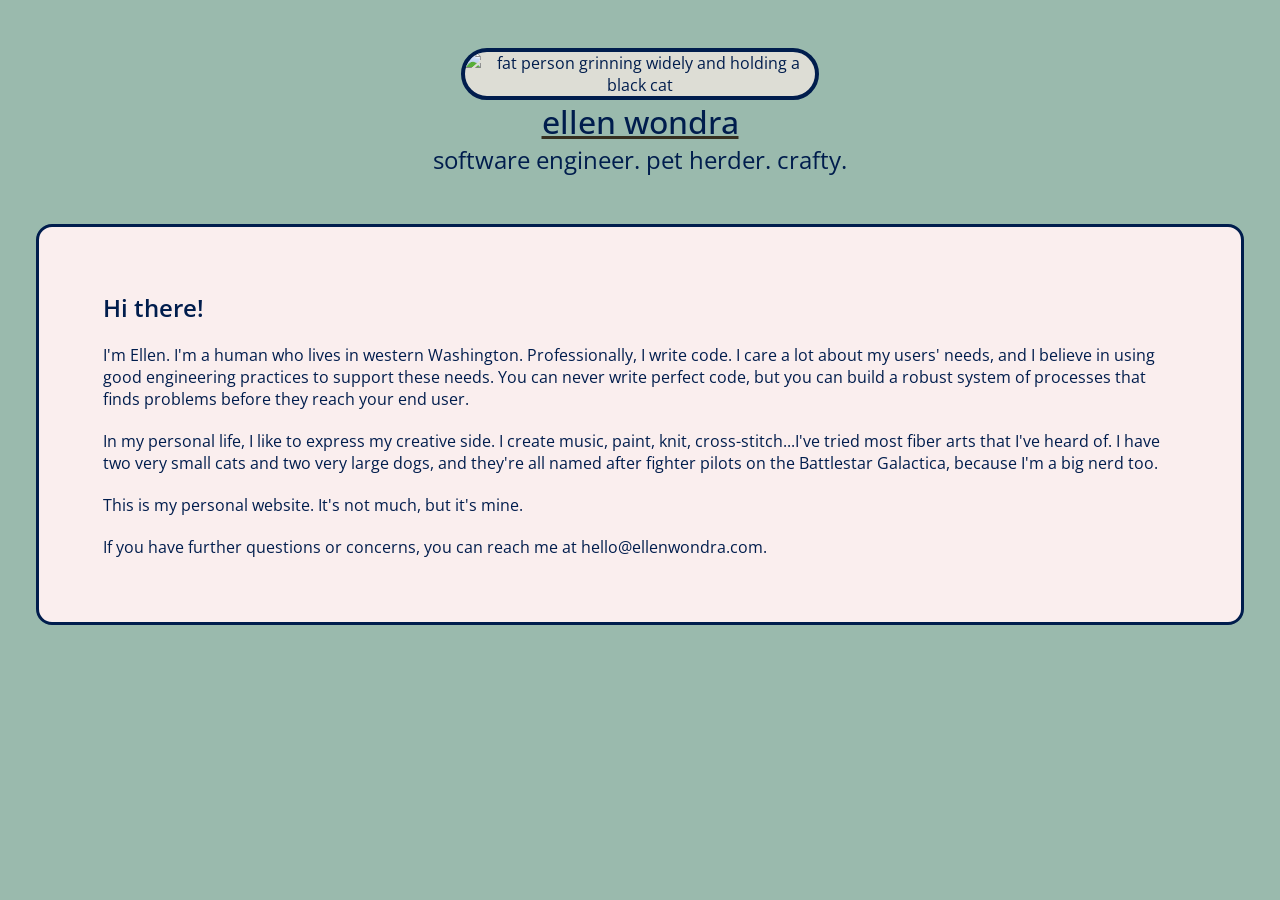
==== commit 70788947: "revamp March 2022" ====
--- a/home.html
+++ b/home.html
@@ -9,83 +9,35 @@
     <link href="https://fonts.googleapis.com/css2?family=Open+Sans:wght@400;500;600;700&display=swap" rel="stylesheet">
     <link rel="stylesheet" href="index.css">
     <link rel="icon" type="image/png" href="public/favicon.ico"/>
+    <script src="index.js"></script>
   </head>
 
   <main>
     <header>
       <a href="home.html" aria-label="Home">
-        <h1>ellen wondra</h1>
-        <h2 id="subtitle">software engineer. pet herder. crafty.</h2>
+        <span class="header-img-wrapper">
+          <img class="header-img" alt="fat person grinning widely and holding a black cat"src="public/ellen_wondra.png"/>
+        </span>
+        <h1 class="active"><a href="home.html">ellen wondra</a></h1>
+        <h2 id="subtitle">
+          <a href="software_engineer.html">software engineer.</a>
+          <a href="pet_herder.html">pet herder.</a> 
+          <a href="crafty.html">crafty.</a>
+        </h2>
       </a>
     </header>
 
-    <section class="intro blurb">
-      <h5>Hi there!</h5>
-      <p>I'm Ellen. I'm a human who lives in western Washington. Professionally, I write code. I care a lot about my users' needs, and I believe in using good engineering practices to support these needs. You can never write perfect code, but you can build a robust system of processes that finds problems before they reach your end user.</p>
+    <div class="body">
+      <section class="intro blurb">
+        <h5>Hi there!</h5>
+        <p>I'm Ellen. I'm a human who lives in western Washington. Professionally, I write code. I care a lot about my users' needs, and I believe in using good engineering practices to support these needs. You can never write perfect code, but you can build a robust system of processes that finds problems before they reach your end user.</p>
 
-      <p>In my personal life, I like to express my creative side. I create music, paint, knit, cross-stitch...I've tried most fiber arts that I've heard of. I have two very small cats and two very large dogs, and they're all named after fighter pilots on the Battlestar Galactica, because I'm a big nerd too.</p>
+        <p>In my personal life, I like to express my creative side. I create music, paint, knit, cross-stitch...I've tried most fiber arts that I've heard of. I have two very small cats and two very large dogs, and they're all named after fighter pilots on the Battlestar Galactica, because I'm a big nerd too.</p>
 
-      <p>This is my personal website. It's not much, but it's mine.</p>
+        <p>This is my personal website. It's not much, but it's mine.</p>
 
-      <p>If you have further questions or concerns, you can reach me at <a href="mailto:hello@ellenwondra.com">hello@ellenwondra.com</a>.</p>
-    </section>
-
-    <section class="blurb">
-      <h5>Box Model Cross Stitch</h5>
-      <p>The box model describes the way that different elements on a website relate to each other in space. This cross-stitch represents the box model using colors inspired by the Google Chrome demonstration of the model, but it can be done in many other color combinations.</p>
-      <div class="img-wrapper">
-        <img class="display-img" alt="cross-stitched box model" src="public/box_model_stitch.png"/>
-      </div>
-    </section>
-
-    <section class="blurb">
-      <h5>w-saves Cross-Stitch</h5>
-      <p>The command ":w" saves your document in Vi/Vim. This cheeky cross-stitch helps me remember that.</p>
-      <div class="img-wrapper">
-        <img class="display-img" alt="cross-stitch of praying hands emoji with the phrase 'w saves'" src="public/w_saves_stitch.jpg"/>
-      </div>
-    </section>
-
-    <section class="blurb">
-      <h5>Seven Times Eight Cross-Stitch</h5>
-      <p>There's a famous proverb, "fall down seven times, get up eight." Well, this is the developer's version of that. In addition to showing the text and the image of a bug, there is an LED element: the bug can light up.</p>
-
-      <div class="row">
-        <span class="img-wrapper inline">
-          <img class="display-img" alt="cross-stitch of a flea in a magnifying glass that says 'find bug seven times, fix bug eight'" src="public/dead_bug_stitch.jpg"/>
-        </span>
-        <span class="img-wrapper inline right">
-          <img class="display-img" alt="cross-stitch of a flea in a magnifying glass lit up with a red LED. it says 'find bug seven times, fix but eight'" src="public/lit_bug_stitch.jpg"/>
-        </span>
-      </row>
-    </section>
-
-    <section class="blurb">
-      <h5>LED Color Theory Cross-Stitch</h5>
-      <p>I am iterating on a design that properly represents hexcode and LED color. Hexcode is made of three combinations of letters and numbers which correspond to an amount of red, blue, and green light. Those lights can combine to create other colors like cyan, yellow, and magenta. I am iterating on size, labels, and positioning to try to make it as legible as possible.</p>
-
-      <div class="row">
-        <span class="img-wrapper inline">
-          <img class="display-img" alt="cross-stitch of a diagram of additive colors. The colors are labeled with hexacode values." src="public/first_led_stitch.jpg"/>
-        </span>
-        <span class="img-wrapper inline right">
-          <img class="display-img" alt="cross-stitch of a diagram of additive colors. the colors are labeled with hexacode values." src="public/second_led_stitch.jpg"/>
-        </span>
-      </div>
-    </section>
-
-    <section class="blurb">
-      <h5>Full-Fat Cheesecake Cross-Stitch</h5>
-      <p>These piece are part of some art depicting fat women that I created for August Adipose 2020. In depicting a fat woman almost like a pin-up, I attempted to stake out some sensual, functional, fun space for fatness.</p>
-
-      <div class="row">
-        <span class="img-wrapper inline">
-          <img class="display-img" alt="cross-stitch of a fat woman with blue hair in lingerie. She is bent over pulling laundry out of a hamper." src="public/laundry_stitch.jpg"/>
-        </span>
-        <span class="img-wrapper inline right">
-          <img class="display-img" alt="cross-stitch of a fat woman with pink hair in a bra and shorts brushing her hair and framed by flowers" src="public/hairbrush_stitch.jpg"/>
-        </span>
-      </div>
-    </section>
+        <p>If you have further questions or concerns, you can reach me at <a href="mailto:hello@ellenwondra.com">hello@ellenwondra.com</a>.</p>
+      </section>
+    </div>
   </main>
 </html>
--- a/index.css
+++ b/index.css
@@ -1,20 +1,50 @@
 body {
-  background-color: #efbcb4;
+  background-color: #9ABAAD;
   text-align: center;
   font-family: 'Open Sans', sans-serif;
 }
 
 header {
-  margin-top: 80px;
-  margin-bottom: 60px;
+  margin-top: 48px;
+  margin-bottom: 48px;
+}
+
+header.fixed {
+  position:  fixed;
+  top:  0;
+  left: 0;
+  width:  100%;
+  margin-top: 0px;
+  padding-bottom: 8px;
+  background-color: #9ABAAD;
+  border-bottom: 4px solid #001D4D;
+}
+
+header.fixed .header-img-wrapper {
+  display: none;
+}
+
+.header-img-wrapper {
+  display: block;
+  margin: auto;
+  width: fit-content;
+  height: fit-content;
+}
+
+.header-img {
+  max-width: 350px;
+  height: 200px;
+  border: 4px solid #001D4D;
+  border-radius: 64px;
+  background-color: #DDDDD5;
 }
 
 h1 {
   font-weight: 500;
-  font-size: 3em;
+  font-size: 2em;
   color: #363020;
-  margin-bottom: 0px;
   margin-top: 0px;
+  margin-bottom:  0px;
 }
 
 h2 {
@@ -29,7 +59,21 @@
   font-weight: 600;
   font-size: 24px;
   margin: 0px;
-  color: #363020;
+  color: #001D4D;
+}
+
+h6 {
+  font-size: 1.2em;
+  color: #001D4D;
+  margin-bottom: 0px;
+}
+
+.body.fixed {
+  margin-top:  375px;
+}
+
+.active {
+  text-decoration: underline;
 }
 
 .blurb {
@@ -37,7 +81,7 @@
   margin: auto;
   text-align: left;
   background-color: #faeeee;
-  border: 3px solid #363020;
+  border: 3px solid #001D4D;
   border-radius: 16px;
   padding: 64px;
   margin-bottom: 40px;
@@ -46,14 +90,17 @@
 p {
   margin-bottom: 0px;
   margin-top: 20px;
+  color: #001D4D;
 }
 
 a {
-  color: #083D77;
+  color: #001D4D;
+  text-decoration: none;
 }
 
 a:hover {
-  color: #23022E;
+  color: #232534;
+  text-decoration: underline;
 }
 
 .img-wrapper {
